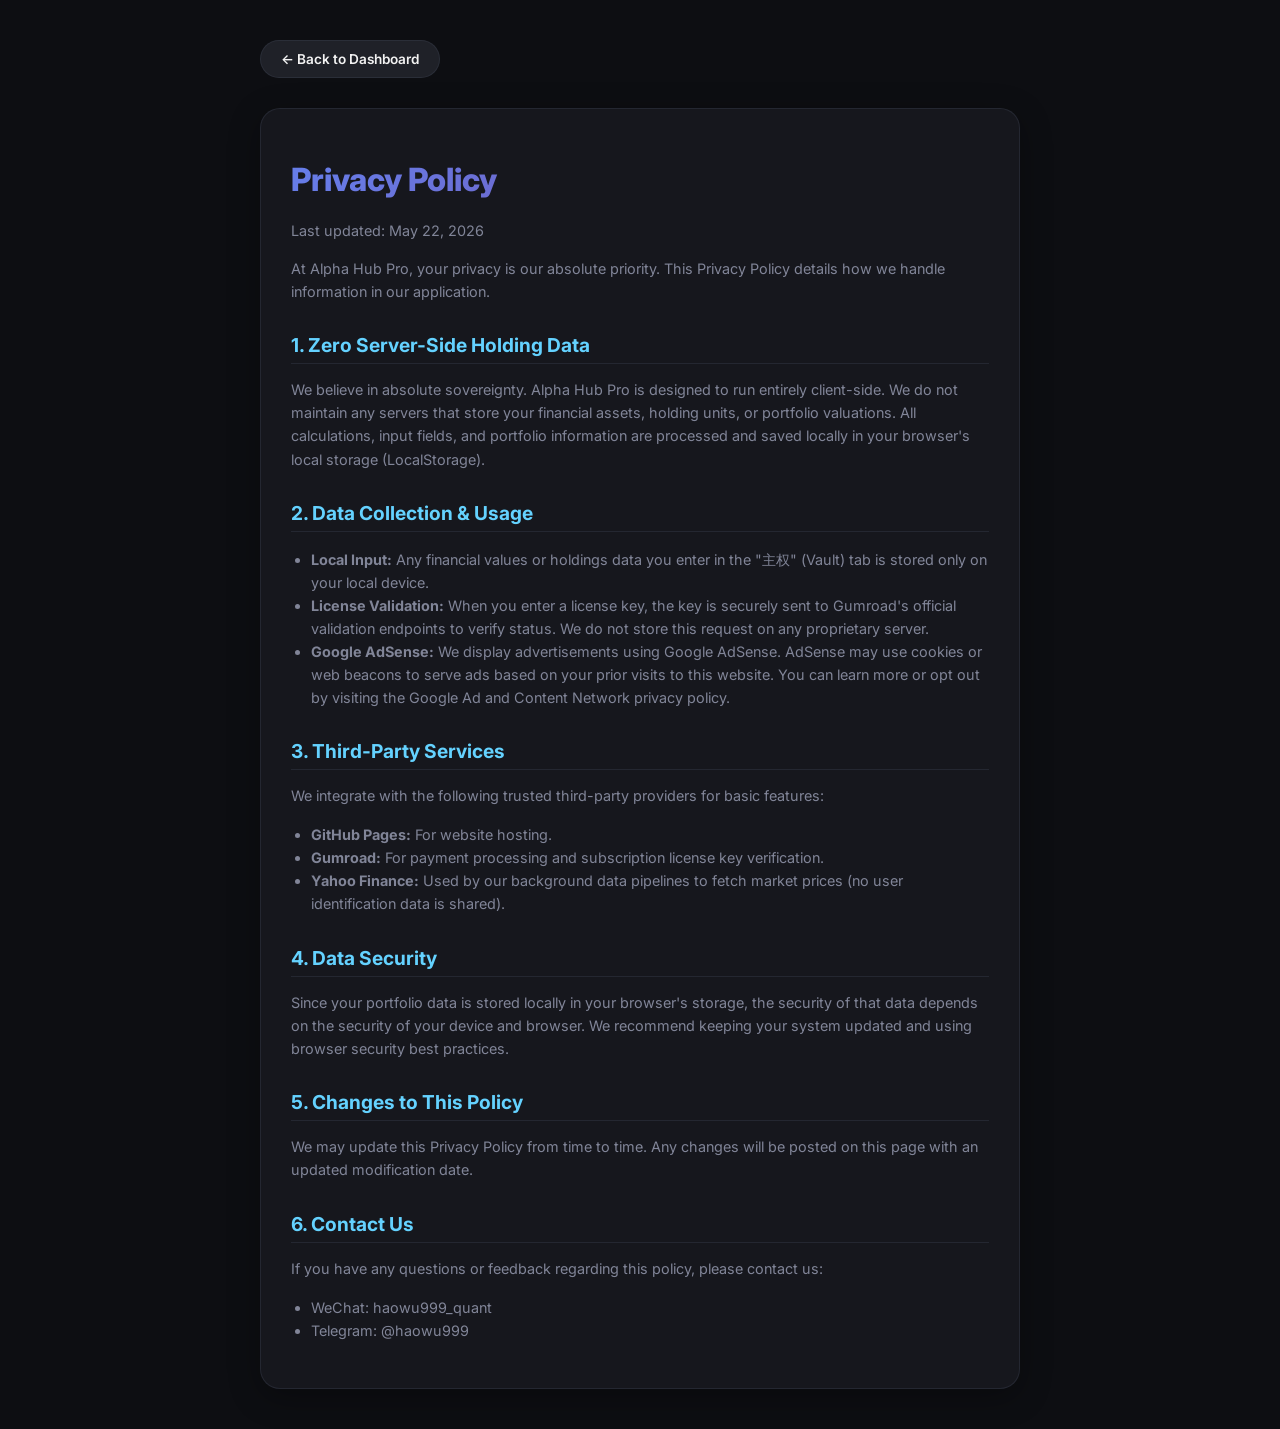
==== privacy.html @ 2b5d85d8 "feat: launch product & integrate Gumroad Pro licensing" ====
<!DOCTYPE html>
<html lang="en">
<head>
    <meta charset="UTF-8">
    <meta name="viewport" content="width=device-width, initial-scale=1.0">
    <title>Privacy Policy - Alpha Hub Pro</title>
    <link rel="stylesheet" href="styles.css">
    <style>
        body {
            padding: 40px 20px;
            max-width: 800px;
            margin: 0 auto;
        }
        .privacy-container {
            background: var(--surface-1);
            border: 1px solid var(--border-subtle);
            border-radius: var(--radius-lg);
            padding: 30px;
            box-shadow: 0 8px 32px rgba(0,0,0,0.3);
        }
        h1 {
            font-size: 2rem;
            font-weight: 800;
            margin-bottom: 20px;
            background: var(--accent-gradient);
            -webkit-background-clip: text;
            -webkit-text-fill-color: transparent;
        }
        h2 {
            font-size: 1.2rem;
            font-weight: 700;
            color: var(--accent-cyan);
            margin-top: 30px;
            margin-bottom: 10px;
            border-bottom: 1px solid var(--border-subtle);
            padding-bottom: 6px;
        }
        p, li {
            font-size: 0.9rem;
            line-height: 1.6;
            color: var(--text-secondary);
        }
        ul {
            padding-left: 20px;
        }
        .back-btn {
            display: inline-flex;
            align-items: center;
            gap: 8px;
            background: var(--surface-2);
            color: var(--text-primary);
            border: 1px solid var(--border-subtle);
            padding: 10px 20px;
            border-radius: var(--radius-pill);
            text-decoration: none;
            font-size: 0.85rem;
            font-weight: 600;
            margin-bottom: 30px;
            transition: all var(--transition-fast);
        }
        .back-btn:hover {
            background: var(--accent-primary);
            color: white;
            border-color: var(--accent-primary);
            transform: translateY(-2px);
        }
    </style>
</head>
<body>
    <a href="index.html" class="back-btn">← Back to Dashboard</a>
    <div class="privacy-container">
        <h1>Privacy Policy</h1>
        <p>Last updated: May 22, 2026</p>
        <p>At Alpha Hub Pro, your privacy is our absolute priority. This Privacy Policy details how we handle information in our application.</p>

        <h2>1. Zero Server-Side Holding Data</h2>
        <p>We believe in absolute sovereignty. Alpha Hub Pro is designed to run entirely client-side. We do not maintain any servers that store your financial assets, holding units, or portfolio valuations. All calculations, input fields, and portfolio information are processed and saved locally in your browser's local storage (LocalStorage).</p>

        <h2>2. Data Collection & Usage</h2>
        <ul>
            <li><strong>Local Input:</strong> Any financial values or holdings data you enter in the "主权" (Vault) tab is stored only on your local device.</li>
            <li><strong>License Validation:</strong> When you enter a license key, the key is securely sent to Gumroad's official validation endpoints to verify status. We do not store this request on any proprietary server.</li>
            <li><strong>Google AdSense:</strong> We display advertisements using Google AdSense. AdSense may use cookies or web beacons to serve ads based on your prior visits to this website. You can learn more or opt out by visiting the Google Ad and Content Network privacy policy.</li>
        </ul>

        <h2>3. Third-Party Services</h2>
        <p>We integrate with the following trusted third-party providers for basic features:</p>
        <ul>
            <li><strong>GitHub Pages:</strong> For website hosting.</li>
            <li><strong>Gumroad:</strong> For payment processing and subscription license key verification.</li>
            <li><strong>Yahoo Finance:</strong> Used by our background data pipelines to fetch market prices (no user identification data is shared).</li>
        </ul>

        <h2>4. Data Security</h2>
        <p>Since your portfolio data is stored locally in your browser's storage, the security of that data depends on the security of your device and browser. We recommend keeping your system updated and using browser security best practices.</p>

        <h2>5. Changes to This Policy</h2>
        <p>We may update this Privacy Policy from time to time. Any changes will be posted on this page with an updated modification date.</p>

        <h2>6. Contact Us</h2>
        <p>If you have any questions or feedback regarding this policy, please contact us:</p>
        <ul>
            <li>WeChat: haowu999_quant</li>
            <li>Telegram: @haowu999</li>
        </ul>
    </div>
</body>
</html>
---- styles.css ----
/* =============================================================
   Alpha Hub Pro — Premium Design System (styles.css)
   ============================================================= */

/* --- Google Fonts --- */
@import url('https://fonts.googleapis.com/css2?family=Inter:wght@400;500;600;700;800;900&display=swap');

/* --- CSS Custom Properties --- */
:root {
  --surface-0: hsl(230, 15%, 6%);
  --surface-1: hsl(230, 14%, 10%);
  --surface-2: hsl(230, 13%, 14%);
  --surface-3: hsl(230, 12%, 18%);
  --border-subtle: hsla(230, 15%, 30%, 0.35);
  --border-glow: hsla(230, 60%, 60%, 0.15);

  --accent-primary: #667eea;
  --accent-secondary: #764ba2;
  --accent-gradient: linear-gradient(135deg, #667eea 0%, #764ba2 100%);
  --accent-blue: #0a84ff;
  --accent-green: #32d74b;
  --accent-amber: #ffd60a;
  --accent-red: #ff453a;
  --accent-cyan: #64d2ff;

  --text-primary: hsl(0, 0%, 95%);
  --text-secondary: hsl(230, 10%, 55%);
  --text-muted: hsl(230, 10%, 40%);

  --glass-bg: hsla(230, 15%, 12%, 0.7);
  --glass-border: hsla(230, 20%, 40%, 0.25);
  --glass-blur: 20px;

  --radius-sm: 8px;
  --radius-md: 14px;
  --radius-lg: 20px;
  --radius-pill: 100px;

  --transition-fast: 0.2s cubic-bezier(0.4, 0, 0.2, 1);
  --transition-smooth: 0.35s cubic-bezier(0.4, 0, 0.2, 1);

  --nav-height: 85px;
  --safe-bottom: env(safe-area-inset-bottom, 0px);
}

/* --- Reset & Base --- */
*, *::before, *::after { box-sizing: border-box; }

body {
  background: var(--surface-0);
  color: var(--text-primary);
  font-family: 'Inter', -apple-system, BlinkMacSystemFont, 'SF Pro Display', system-ui, sans-serif;
  margin: 0;
  padding-bottom: calc(var(--nav-height) + var(--safe-bottom) + 20px);
  -webkit-font-smoothing: antialiased;
  -moz-osx-font-smoothing: grayscale;
  overflow-x: hidden;
}

/* --- Header --- */
.header {
  padding: 60px 20px 24px;
  background: linear-gradient(180deg, var(--surface-1) 0%, var(--surface-0) 100%);
  position: relative;
}

.header h1 {
  font-weight: 900;
  font-size: 2rem;
  letter-spacing: -0.5px;
  margin: 0;
}

.header h1 .accent {
  background: var(--accent-gradient);
  -webkit-background-clip: text;
  -webkit-text-fill-color: transparent;
  background-clip: text;
}

/* --- Glassmorphism Panels --- */
.glass-panel {
  background: var(--glass-bg);
  backdrop-filter: blur(var(--glass-blur));
  -webkit-backdrop-filter: blur(var(--glass-blur));
  border: 1px solid var(--glass-border);
  border-radius: var(--radius-lg);
  padding: 16px;
}

.glass-panel-sm {
  background: var(--glass-bg);
  backdrop-filter: blur(var(--glass-blur));
  -webkit-backdrop-filter: blur(var(--glass-blur));
  border: 1px solid var(--glass-border);
  border-radius: var(--radius-md);
  padding: 12px;
}

/* --- Velocity Dashboard --- */
.velocity-panel {
  margin-top: 16px;
  position: relative;
  overflow: hidden;
}

.velocity-panel::before {
  content: '';
  position: absolute;
  inset: 0;
  background: radial-gradient(ellipse at 30% 50%, hsla(230, 60%, 50%, 0.08) 0%, transparent 60%);
  pointer-events: none;
}

.velocity-label {
  font-size: 0.7rem;
  color: var(--text-secondary);
  font-weight: 500;
  letter-spacing: 0.3px;
}

.velocity-value {
  font-size: 1.35rem;
  font-weight: 800;
  color: var(--accent-green);
  margin-top: 4px;
}

.velocity-meta {
  font-size: 0.65rem;
  color: var(--text-muted);
  margin-top: 8px;
}

/* --- Weather Panel --- */
.weather-panel {
  margin-top: 10px;
  text-align: center;
}

.weather-value {
  font-size: 0.95rem;
  font-weight: 700;
  color: var(--accent-amber);
}

/* --- Asset Cards --- */
.asset-card {
  background: var(--surface-1);
  border: 1px solid var(--border-subtle);
  border-radius: var(--radius-lg);
  padding: 18px;
  margin-bottom: 14px;
  position: relative;
  overflow: hidden;
  transition: transform var(--transition-smooth), box-shadow var(--transition-smooth), border-color var(--transition-smooth);
}

.asset-card::before {
  content: '';
  position: absolute;
  top: 0;
  left: 0;
  right: 0;
  height: 2px;
  background: var(--accent-gradient);
  opacity: 0;
  transition: opacity var(--transition-smooth);
}

.asset-card:hover {
  transform: translateY(-2px);
  box-shadow: 0 8px 32px hsla(230, 60%, 30%, 0.15);
  border-color: var(--border-glow);
}

.asset-card:hover::before {
  opacity: 1;
}

.asset-card .card-header-row {
  display: flex;
  justify-content: space-between;
  align-items: center;
  margin-bottom: 12px;
}

.asset-card .asset-name {
  font-weight: 700;
  font-size: 1.1rem;
  color: var(--text-primary);
}

.asset-card .pro-badge {
  display: inline-block;
  background: var(--accent-gradient);
  color: white;
  font-size: 0.5rem;
  font-weight: 800;
  padding: 2px 6px;
  border-radius: var(--radius-pill);
  margin-left: 6px;
  letter-spacing: 0.5px;
  vertical-align: middle;
}

/* --- SNR Badge --- */
.snr-badge {
  font-size: 0.7rem;
  font-weight: 800;
  padding: 3px 8px;
  border-radius: var(--radius-pill);
  letter-spacing: 0.3px;
}

.snr-high {
  color: var(--accent-green);
  background: hsla(130, 60%, 40%, 0.12);
  box-shadow: 0 0 12px hsla(130, 60%, 40%, 0.15);
}

.snr-mid {
  color: var(--accent-amber);
  background: hsla(50, 80%, 50%, 0.1);
}

.snr-low {
  color: var(--accent-red);
  background: hsla(0, 80%, 50%, 0.1);
}

/* --- Sparkline Chart Container --- */
.chart-wrap {
  height: 60px;
  opacity: 0.7;
  position: relative;
  margin-bottom: 12px;
  border-radius: var(--radius-sm);
  overflow: hidden;
}

.chart-wrap::after {
  content: '';
  position: absolute;
  inset: 0;
  border-radius: var(--radius-sm);
  pointer-events: none;
  border: 1px solid transparent;
  background: linear-gradient(var(--surface-1), var(--surface-1)) padding-box,
              var(--accent-gradient) border-box;
  opacity: 0;
  transition: opacity var(--transition-smooth);
}

.asset-card:hover .chart-wrap::after {
  opacity: 0.4;
}

/* --- Metric Tiles --- */
.metric-grid {
  display: grid;
  grid-template-columns: 1fr 1fr;
  gap: 8px;
  margin-top: 12px;
}

.metric-tile {
  background: var(--surface-0);
  border: 1px solid var(--border-subtle);
  border-radius: var(--radius-md);
  padding: 10px;
  text-align: center;
}

.metric-tile .metric-label {
  font-size: 0.6rem;
  color: var(--text-muted);
  font-weight: 500;
  letter-spacing: 0.3px;
  text-transform: uppercase;
}

.metric-tile .metric-value {
  font-size: 1rem;
  font-weight: 700;
  margin-top: 2px;
}

.metric-value.green { color: var(--accent-green); }
.metric-value.amber { color: var(--accent-amber); }
.metric-value.red { color: var(--accent-red); }
.metric-value.cyan { color: var(--accent-cyan); }

/* --- Signal Badge --- */
.signal-row {
  display: flex;
  justify-content: space-between;
  align-items: center;
  padding-top: 14px;
  margin-top: 12px;
  border-top: 1px solid hsla(230, 15%, 25%, 0.3);
}

.signal-meta {
  color: var(--text-secondary);
  font-size: 0.8rem;
  font-weight: 500;
}

.signal-badge {
  font-size: 1rem;
  font-weight: 800;
  padding: 4px 14px;
  border-radius: var(--radius-pill);
  letter-spacing: 0.5px;
}

.signal-invest {
  color: var(--accent-green);
  background: hsla(130, 60%, 40%, 0.12);
  animation: signalPulse 2.5s ease-in-out infinite;
}

.signal-wait {
  color: var(--accent-amber);
  background: hsla(50, 80%, 50%, 0.08);
}

.signal-bottom {
  color: #ff6b6b;
  background: hsla(0, 80%, 60%, 0.12);
  animation: signalPulse 1.5s ease-in-out infinite;
}

@keyframes signalPulse {
  0%, 100% { box-shadow: 0 0 0 0 hsla(130, 60%, 40%, 0.2); }
  50% { box-shadow: 0 0 16px 4px hsla(130, 60%, 40%, 0.1); }
}

/* --- Pro Blur & Overlay --- */
.pro-blur {
  filter: blur(15px);
  opacity: 0.2;
  pointer-events: none;
  transition: all var(--transition-smooth);
}

.pro-overlay {
  position: absolute;
  top: 50%;
  left: 50%;
  transform: translate(-50%, -50%);
  z-index: 100;
}

.pro-overlay .unlock-btn {
  background: var(--accent-gradient);
  color: white;
  border: none;
  padding: 8px 20px;
  border-radius: var(--radius-pill);
  font-weight: 700;
  font-size: 0.8rem;
  cursor: pointer;
  transition: transform var(--transition-fast), box-shadow var(--transition-fast);
}

.pro-overlay .unlock-btn:hover {
  transform: scale(1.05);
  box-shadow: 0 4px 20px hsla(260, 60%, 50%, 0.3);
}

/* --- Shadow Mode / Value Blur --- */
.val-blur {
  filter: blur(18px);
  transition: filter var(--transition-smooth);
}

.eye-btn {
  position: absolute;
  top: 60px;
  right: 20px;
  font-size: 1.3rem;
  cursor: pointer;
  opacity: 0.5;
  transition: opacity var(--transition-fast), transform var(--transition-fast);
  z-index: 10;
}

.eye-btn:hover {
  opacity: 1;
  transform: scale(1.15);
}

/* --- Navigation Bar --- */
.nav-bar {
  position: fixed;
  bottom: 0;
  left: 0;
  right: 0;
  height: calc(var(--nav-height) + var(--safe-bottom));
  padding-bottom: var(--safe-bottom);
  background: hsla(230, 15%, 8%, 0.85);
  backdrop-filter: blur(24px);
  -webkit-backdrop-filter: blur(24px);
  display: flex;
  justify-content: space-around;
  border-top: 0.5px solid hsla(230, 15%, 30%, 0.4);
  z-index: 1000;
}

.nav-item {
  color: var(--text-muted);
  font-size: 0.65rem;
  font-weight: 600;
  text-align: center;
  padding-top: 14px;
  border: none;
  background: none;
  flex: 1;
  cursor: pointer;
  transition: color var(--transition-fast), transform var(--transition-fast);
  position: relative;
}

.nav-item .nav-icon {
  font-size: 1.3rem;
  display: block;
  margin-bottom: 2px;
}

.nav-item.active {
  color: var(--accent-primary);
}

.nav-item.active::before {
  content: '';
  position: absolute;
  top: 0;
  left: 50%;
  transform: translateX(-50%);
  width: 24px;
  height: 2px;
  background: var(--accent-gradient);
  border-radius: 2px;
}

.nav-item:active {
  transform: scale(0.92);
}

/* --- Tab Views --- */
.tab-view {
  display: none;
}

.tab-view.active-tab {
  display: block;
  animation: tabFadeIn 0.35s ease-out;
}

@keyframes tabFadeIn {
  from { opacity: 0; transform: translateY(8px); }
  to { opacity: 1; transform: translateY(0); }
}

/* --- Vault Tab --- */
.vault-header {
  font-weight: 900;
  font-size: 1.6rem;
  letter-spacing: -0.5px;
  margin-bottom: 20px;
}

.vault-summary-card {
  background: var(--surface-1);
  border: 1px solid var(--accent-primary);
  border-radius: var(--radius-lg);
  padding: 20px;
  margin-bottom: 16px;
}

.vault-snr-label {
  font-size: 0.75rem;
  color: var(--text-secondary);
  font-weight: 500;
}

.vault-snr-value {
  font-size: 1.4rem;
  font-weight: 800;
  color: var(--accent-green);
}

.vault-total {
  font-size: 2.2rem;
  font-weight: 900;
  color: var(--accent-cyan);
  letter-spacing: -1px;
}

.vault-hint {
  font-size: 0.65rem;
  color: var(--text-muted);
  margin-top: 8px;
}

/* Vault Holdings Rows */
.vault-holdings-card {
  background: var(--surface-1);
  border: 1px solid var(--border-subtle);
  border-radius: var(--radius-lg);
  padding: 16px;
}

.vault-row {
  display: flex;
  justify-content: space-between;
  align-items: center;
  padding: 10px 0;
}

.vault-row + .vault-row {
  border-top: 1px solid hsla(230, 15%, 20%, 0.4);
}

.vault-row .asset-label {
  font-size: 0.8rem;
  color: var(--text-secondary);
  font-weight: 500;
}

.vault-row input[type="number"] {
  width: 85px;
  background: var(--surface-0);
  border: 1px solid var(--border-subtle);
  color: var(--text-primary);
  border-radius: var(--radius-sm);
  text-align: center;
  padding: 6px 4px;
  font-family: 'Inter', sans-serif;
  font-size: 0.85rem;
  font-weight: 600;
  transition: border-color var(--transition-fast), box-shadow var(--transition-fast);
  -moz-appearance: textfield;
}

.vault-row input[type="number"]::-webkit-outer-spin-button,
.vault-row input[type="number"]::-webkit-inner-spin-button {
  -webkit-appearance: none;
  margin: 0;
}

.vault-row input[type="number"]:focus {
  outline: none;
  border-color: var(--accent-primary);
  box-shadow: 0 0 0 3px hsla(230, 60%, 60%, 0.15);
}

/* Achievements */
.achievements-card {
  background: var(--surface-1);
  border: 1px solid var(--border-subtle);
  border-radius: var(--radius-lg);
  padding: 16px;
  margin-top: 14px;
}

.achievement-badge {
  display: inline-flex;
  align-items: center;
  gap: 4px;
  padding: 5px 10px;
  border-radius: var(--radius-pill);
  font-size: 0.7rem;
  font-weight: 700;
  transition: all var(--transition-smooth);
}

.badge-locked {
  background: var(--surface-2);
  color: var(--text-muted);
  opacity: 0.5;
}

.badge-diamond {
  background: hsla(200, 80%, 50%, 0.15);
  color: var(--accent-cyan);
  opacity: 1;
}

.badge-hunter {
  background: hsla(0, 80%, 50%, 0.12);
  color: var(--accent-red);
  opacity: 1;
}

.badge-whale {
  background: hsla(45, 90%, 50%, 0.12);
  color: var(--accent-amber);
  opacity: 1;
}

/* --- Settings Tab --- */
.settings-section {
  background: var(--surface-1);
  border: 1px solid var(--border-subtle);
  border-radius: var(--radius-lg);
  padding: 16px;
  margin-bottom: 14px;
}

.settings-section .section-title {
  font-size: 0.7rem;
  font-weight: 700;
  color: var(--text-muted);
  text-transform: uppercase;
  letter-spacing: 0.5px;
  margin-bottom: 12px;
}

.settings-row {
  display: flex;
  justify-content: space-between;
  align-items: center;
  padding: 12px 0;
}

.settings-row + .settings-row {
  border-top: 1px solid hsla(230, 15%, 20%, 0.3);
}

.settings-row .label {
  font-size: 0.85rem;
  color: var(--text-primary);
  font-weight: 500;
}

.settings-row .value {
  font-size: 0.8rem;
  color: var(--text-secondary);
  font-weight: 500;
}

.license-input {
  width: 100%;
  background: var(--surface-0);
  border: 1px solid var(--border-subtle);
  color: var(--text-primary);
  border-radius: var(--radius-md);
  padding: 10px 14px;
  font-family: 'Inter', monospace;
  font-size: 0.85rem;
  letter-spacing: 1px;
  text-align: center;
  transition: border-color var(--transition-fast), box-shadow var(--transition-fast);
}

.license-input:focus {
  outline: none;
  border-color: var(--accent-primary);
  box-shadow: 0 0 0 3px hsla(230, 60%, 60%, 0.15);
}

/* --- Pricing Section --- */
.pricing-grid {
  display: grid;
  grid-template-columns: 1fr;
  gap: 16px;
  margin-bottom: 16px;
  margin-top: 10px;
}

@media (min-width: 480px) {
  .pricing-grid {
    grid-template-columns: 1fr 1fr;
  }
}

.pricing-card {
  position: relative;
  background: var(--surface-2);
  border: 1px solid var(--border-subtle);
  border-radius: var(--radius-md);
  padding: 16px;
  text-align: center;
  cursor: pointer;
  transition: border-color var(--transition-fast), transform var(--transition-fast), box-shadow var(--transition-fast);
}

.pricing-card:hover {
  transform: translateY(-2px);
  border-color: var(--accent-primary);
  box-shadow: 0 4px 16px hsla(230, 60%, 50%, 0.15);
}

.pricing-card-best {
  border: 2px solid var(--accent-primary);
  background: hsla(230, 60%, 50%, 0.04);
}

.pricing-badge-best {
  position: absolute;
  top: -10px;
  left: 50%;
  transform: translateX(-50%);
  background: var(--accent-gradient);
  color: white;
  font-size: 0.55rem;
  font-weight: 800;
  padding: 3px 8px;
  border-radius: var(--radius-pill);
  letter-spacing: 0.5px;
}

.pricing-label {
  font-size: 0.85rem;
  font-weight: 700;
  color: var(--text-primary);
  margin-bottom: 6px;
}

.pricing-price {
  font-size: 1.6rem;
  font-weight: 900;
  color: var(--accent-cyan);
}

.pricing-sub {
  font-size: 0.65rem;
  color: var(--text-muted);
  margin-bottom: 12px;
}

.pricing-features {
  font-size: 0.72rem;
  color: var(--text-secondary);
  text-align: left;
  display: inline-block;
}

.pricing-features div {
  margin-bottom: 4px;
}

.buy-btn {
  width: 100%;
  background: var(--accent-gradient);
  color: white;
  border: none;
  padding: 12px;
  border-radius: var(--radius-pill);
  font-weight: 700;
  font-size: 0.85rem;
  cursor: pointer;
  transition: transform var(--transition-fast), box-shadow var(--transition-fast);
  margin-top: 8px;
}

.buy-btn:hover {
  transform: scale(1.02);
  box-shadow: 0 4px 20px hsla(230, 60%, 50%, 0.25);
}

/* --- Trial Banner --- */
.trial-banner {
  background: linear-gradient(90deg, var(--accent-amber), #ff9500);
  color: var(--surface-0);
  text-align: center;
  padding: 8px 16px;
  font-weight: 700;
  font-size: 0.78rem;
  position: relative;
  z-index: 2000;
  display: none;
}

.trial-banner .trial-btn {
  background: var(--surface-0);
  color: var(--accent-amber);
  border: none;
  padding: 3px 12px;
  border-radius: var(--radius-pill);
  font-weight: 700;
  font-size: 0.72rem;
  margin-left: 8px;
  cursor: pointer;
  transition: transform var(--transition-fast);
}

.trial-banner .trial-btn:hover {
  transform: scale(1.05);
}

/* --- Ad Container --- */
.ad-container {
  margin-top: 24px;
  text-align: center;
  min-height: 50px;
}

/* --- Pulse Canvas --- */
#pulse-canvas {
  position: absolute;
  inset: 0;
  pointer-events: none;
  z-index: 50;
  opacity: 0;
  transition: opacity var(--transition-smooth);
}

/* --- Poster Button --- */
.poster-btn {
  background: transparent;
  border: 1px solid var(--accent-primary);
  color: var(--accent-primary);
  padding: 8px 20px;
  border-radius: var(--radius-pill);
  font-weight: 600;
  font-size: 0.8rem;
  cursor: pointer;
  transition: all var(--transition-fast);
  margin-top: 16px;
}

.poster-btn:hover {
  background: var(--accent-primary);
  color: white;
  box-shadow: 0 4px 16px hsla(230, 60%, 50%, 0.25);
}

/* --- Utility / Export Button --- */
.export-btn {
  width: 100%;
  background: transparent;
  border: 1px solid var(--accent-cyan);
  color: var(--accent-cyan);
  padding: 10px;
  border-radius: var(--radius-pill);
  font-weight: 600;
  font-size: 0.8rem;
  cursor: pointer;
  margin-top: 20px;
  transition: all var(--transition-fast);
}

.export-btn:hover {
  background: hsla(200, 80%, 50%, 0.1);
}

/* --- Responsive --- */
@media (min-width: 600px) {
  .asset-cards-container {
    display: grid;
    grid-template-columns: 1fr 1fr;
    gap: 14px;
  }

  .asset-card { margin-bottom: 0; }
}

@media (min-width: 900px) {
  .asset-cards-container {
    grid-template-columns: 1fr 1fr 1fr;
  }
}

/* --- Poster Modal --- */
.poster-modal {
  position: fixed;
  inset: 0;
  background: hsla(0, 0%, 0%, 0.85);
  backdrop-filter: blur(8px);
  z-index: 5000;
  display: none;
  align-items: center;
  justify-content: center;
  animation: tabFadeIn 0.3s ease-out;
}

.poster-modal.visible {
  display: flex;
}

.poster-canvas-wrap {
  background: var(--surface-1);
  border-radius: var(--radius-lg);
  padding: 24px;
  max-width: 400px;
  width: 90%;
  text-align: center;
}

.poster-canvas-wrap canvas {
  width: 100%;
  border-radius: var(--radius-md);
  margin-bottom: 16px;
}

.poster-actions {
  display: flex;
  gap: 10px;
  justify-content: center;
}

.poster-actions button {
  padding: 8px 20px;
  border-radius: var(--radius-pill);
  font-weight: 600;
  font-size: 0.8rem;
  cursor: pointer;
  border: none;
  transition: transform var(--transition-fast);
}

.poster-actions button:hover { transform: scale(1.05); }

.poster-save-btn {
  background: var(--accent-gradient);
  color: white;
}

.poster-close-btn {
  background: var(--surface-2);
  color: var(--text-secondary);
}

/* --- Scrollbar --- */
::-webkit-scrollbar { width: 4px; }
::-webkit-scrollbar-track { background: transparent; }
::-webkit-scrollbar-thumb { background: var(--border-subtle); border-radius: 4px; }

/* --- Version Text --- */
.version-text {
  font-size: 0.6rem;
  color: var(--text-muted);
  text-align: center;
  padding: 20px 0 8px;
  font-weight: 500;
  letter-spacing: 0.5px;
}
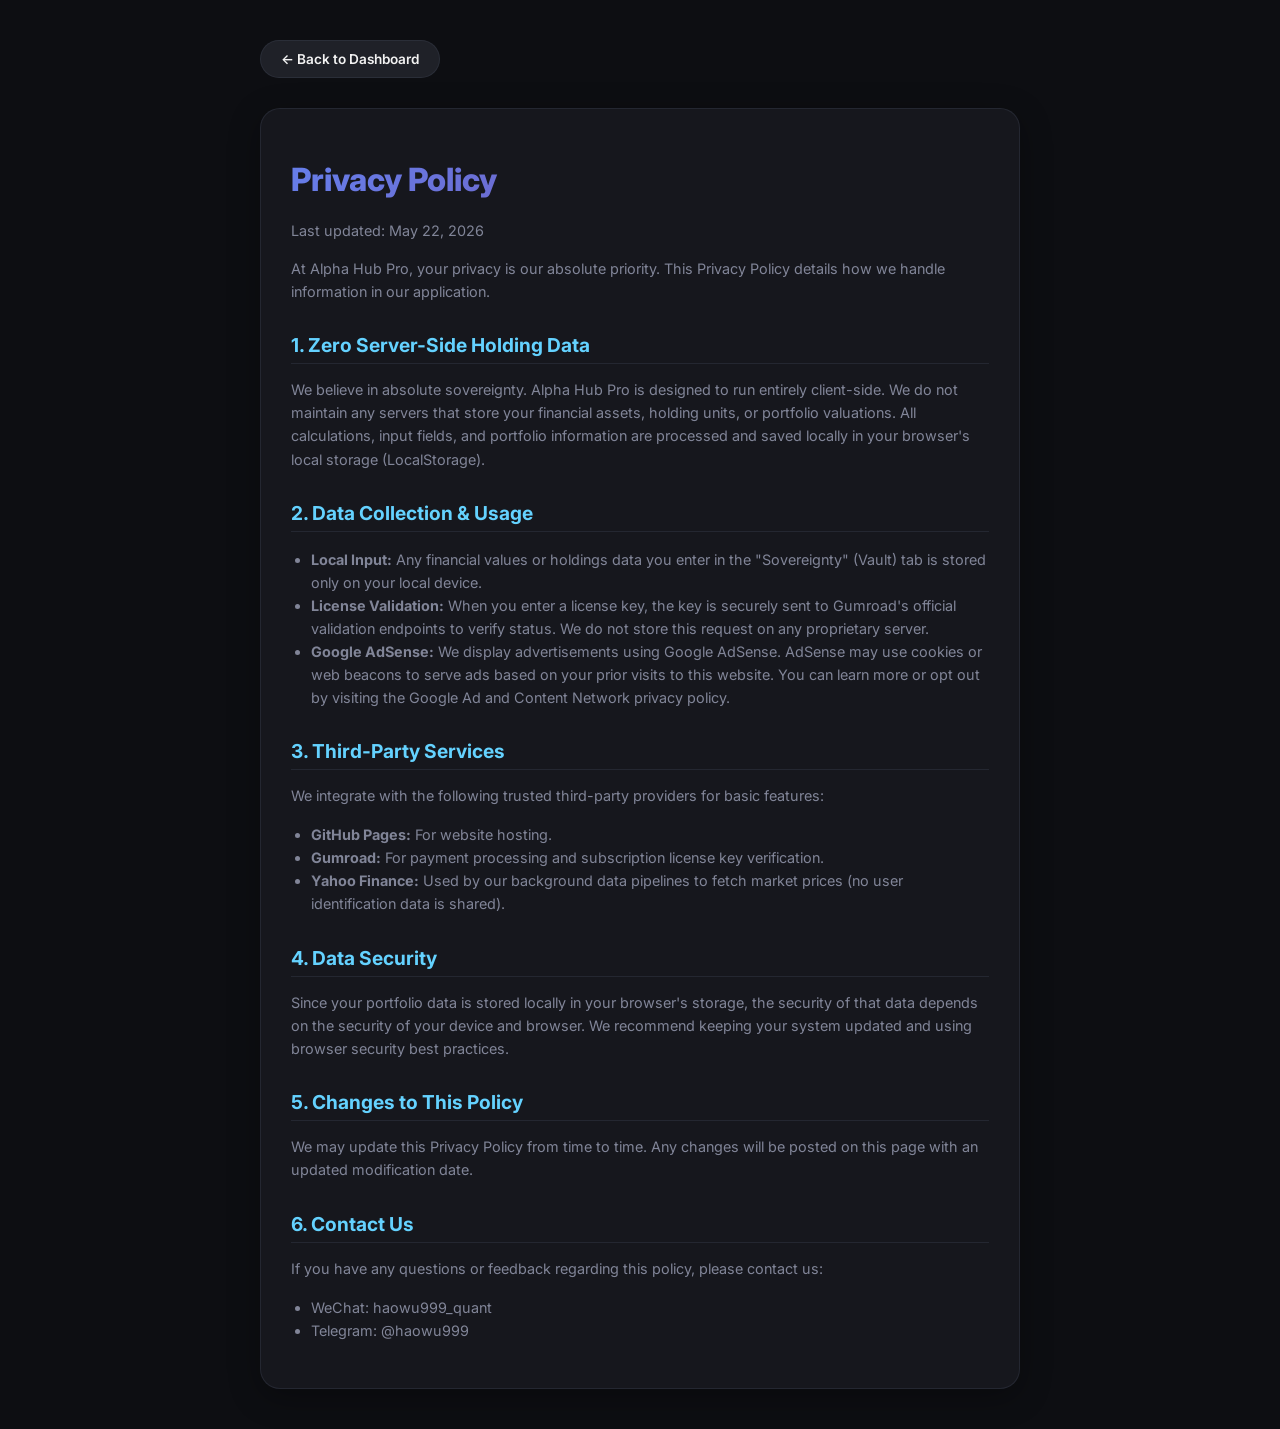
==== commit ffcfea17: "i18n: translate dashboard UI, labels, and status to English" ====
--- a/privacy.html
+++ b/privacy.html
@@ -78,7 +78,7 @@
 
         <h2>2. Data Collection & Usage</h2>
         <ul>
-            <li><strong>Local Input:</strong> Any financial values or holdings data you enter in the "主权" (Vault) tab is stored only on your local device.</li>
+            <li><strong>Local Input:</strong> Any financial values or holdings data you enter in the "Sovereignty" (Vault) tab is stored only on your local device.</li>
             <li><strong>License Validation:</strong> When you enter a license key, the key is securely sent to Gumroad's official validation endpoints to verify status. We do not store this request on any proprietary server.</li>
             <li><strong>Google AdSense:</strong> We display advertisements using Google AdSense. AdSense may use cookies or web beacons to serve ads based on your prior visits to this website. You can learn more or opt out by visiting the Google Ad and Content Network privacy policy.</li>
         </ul>
